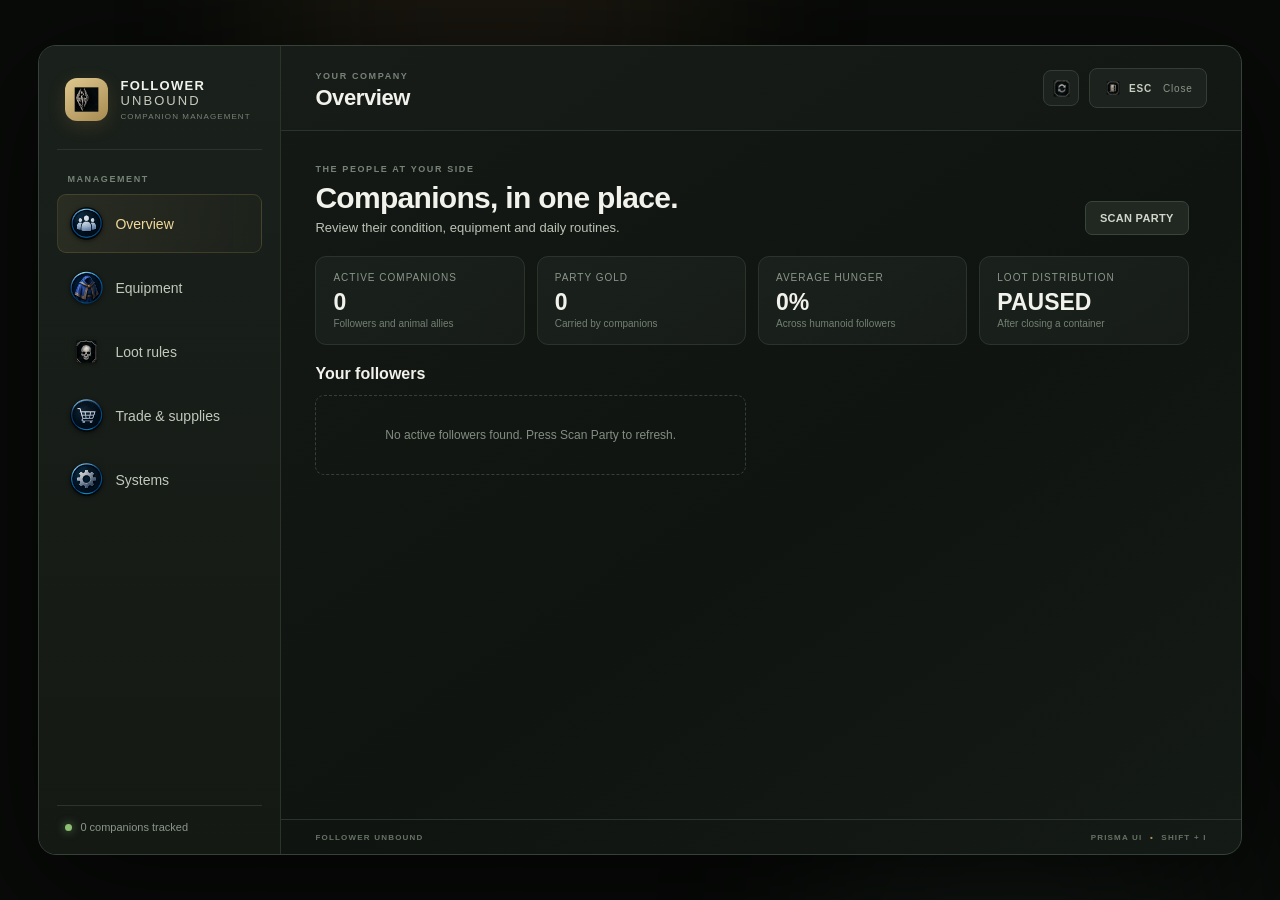
==== PrismaUI/views/FollowerUnbound/index.html @ 36b2fab5 "Initial Follower Unbound source and mod files" ====
<!doctype html>
<html lang="en">
<head>
  <meta charset="utf-8"><meta name="viewport" content="width=device-width,initial-scale=1">
  <title>Follower Unbound</title><link rel="stylesheet" href="styles.css"><link rel="stylesheet" href="ui-polish.css">
</head>
<body>
  <div class="ambient ambient-a"></div><div class="ambient ambient-b"></div>
  <main class="shell">
    <aside class="rail">
      <div class="brand"><div class="brand-mark"> <img class="brand-icon" src="assets/icons/icon-logo.png" alt=""></div><div><b>FOLLOWER</b><b class="brand-light">UNBOUND</b><small>COMPANION MANAGEMENT</small></div></div>
      <div class="rail-label">MANAGEMENT</div>
      <nav id="navigation">
        <button class="nav-item active" data-page="overview"><img class="nav-icon" src="assets/icons/icon-followers.png" alt="">Overview</button>
        <button class="nav-item" data-page="equipment"><img class="nav-icon" src="assets/icons/icon-armor.png" alt="">Equipment</button>
        <button class="nav-item" data-page="loot"><img class="nav-icon" src="assets/icons/icon-skull.png" alt="">Loot rules</button>
        <button class="nav-item" data-page="economy"><img class="nav-icon" src="assets/icons/icon-cart.png" alt="">Trade & supplies</button>
        <button class="nav-item" data-page="settings"><img class="nav-icon" src="assets/icons/icon-settings.png" alt="">Systems</button>
      </nav>
      <div class="rail-bottom"><span class="status-dot"></span><span id="follower-count">Loading companions…</span></div>
    </aside>
    <section class="workspace">
      <header class="topbar"><div><span class="eyebrow">YOUR COMPANY</span><div class="top-title" id="page-title">Overview</div></div>
        <div class="top-actions"><button class="icon-button" id="refresh" title="Refresh followers"><img src="assets/icons/icon-refresh.png" alt=""></button><button class="close-button" id="close"><img src="assets/icons/icon-door.png" alt="">ESC <span>Close</span></button></div>
      </header>
      <div class="content" id="content"></div>
      <footer><span>FOLLOWER UNBOUND</span><span>PRISMA UI <i>•</i> SHIFT + I</span></footer>
    </section>
  </main>
  <div class="equip-prompt-backdrop" id="equip-prompt" hidden>
    <section class="equip-prompt-card" role="dialog" aria-modal="true" aria-labelledby="equip-prompt-title">
      <span class="eyebrow">FOLLOWER EQUIPMENT</span>
      <h2 id="equip-prompt-title">A better item was found</h2>
      <p><strong id="equip-prompt-follower"></strong> found <strong id="equip-prompt-item"></strong>.</p>
      <p class="equip-prompt-reason" id="equip-prompt-reason"></p>
      <p class="equip-prompt-copy">Equip and protect this item? The previous item may become available for sale.</p>
      <div class="equip-prompt-actions"><button class="button secondary" id="equip-prompt-no">KEEP CURRENT</button><button class="button" id="equip-prompt-yes">EQUIP & PROTECT</button></div>
    </section>
  </div>
  <script src="app.js"></script>
</body>
</html>
---- PrismaUI/views/FollowerUnbound/styles.css ----
:root{color-scheme:dark;--bg:#101411;--panel:#171c18;--panel2:#1c231e;--line:#2a342d;--text:#f1f2eb;--muted:#8b968b;--gold:#d2b575;--green:#a9c78b;--red:#d68672;--blue:#9eb8d6;font-family:'Segoe UI',Arial,sans-serif}*{box-sizing:border-box}html,body{margin:0;width:100%;height:100%;overflow:hidden;background:transparent;color:var(--text)}body{display:grid;place-items:center;background:rgba(4,7,5,.62)}button,input{font:inherit}.ambient{position:fixed;border-radius:50%;filter:blur(90px);opacity:.11;pointer-events:none}.ambient-a{width:470px;height:470px;background:#9b7942;top:-220px;left:20%}.ambient-b{width:420px;height:420px;background:#52755b;bottom:-240px;right:5%}.shell{position:relative;width:min(1470px,94vw);height:min(900px,90vh);min-height:560px;display:grid;grid-template-columns:242px 1fr;background:linear-gradient(145deg,#151a16 0%,#101411 60%,#141a15 100%);border:1px solid #364139;border-radius:18px;overflow:hidden;box-shadow:0 30px 120px #000b}.rail{display:flex;flex-direction:column;padding:28px 18px 18px;background:linear-gradient(180deg,#1a201b,#141914);border-right:1px solid var(--line)}.brand{display:flex;align-items:center;gap:12px;padding:4px 8px 28px;border-bottom:1px solid var(--line)}.brand-mark{width:43px;height:43px;border-radius:12px;display:grid;place-items:center;color:#1a1e17;background:linear-gradient(145deg,#dfc88e,#a78b51);font:800 15px Arial;letter-spacing:-1px;box-shadow:0 5px 18px #bb9a4a2c}.brand b{display:block;font:800 13px Arial;letter-spacing:1.3px}.brand .brand-light{font-weight:500;color:#c8cabe;letter-spacing:2.1px}.brand small{display:block;color:#788278;font-size:8px;letter-spacing:1.1px;margin-top:4px}.rail-label,.eyebrow{font-size:9px;font-weight:700;letter-spacing:1.6px;color:#778278}.rail-label{padding:24px 10px 10px}.rail nav{display:grid;gap:5px}.nav-item{width:100%;display:flex;align-items:center;gap:12px;border:1px solid transparent;background:transparent;color:#9ba59a;text-align:left;padding:12px;border-radius:9px;cursor:pointer;font-size:13px;transition:.15s}.nav-item:hover{background:#ffffff08;color:#e7e9e0}.nav-item.active{background:linear-gradient(90deg,#d2b57518,#d2b57506);border-color:#ad92513a;color:#f0d89a}.nav-icon{width:18px;text-align:center;color:#a69a76;font-size:15px}.rail-bottom{margin-top:auto;border-top:1px solid var(--line);padding:15px 8px 3px;display:flex;align-items:center;gap:8px;color:#8b968b;font-size:11px}.status-dot{width:7px;height:7px;background:#8cbf72;box-shadow:0 0 10px #8cbf72aa;border-radius:50%}.workspace{display:flex;min-width:0;flex-direction:column}.topbar{height:85px;flex:0 0 85px;display:flex;align-items:center;justify-content:space-between;padding:0 34px;border-bottom:1px solid var(--line);background:#ffffff03}.top-title{font:700 22px Arial;letter-spacing:-.4px;margin-top:2px}.top-actions{display:flex;align-items:center;gap:10px}.icon-button,.close-button{border:1px solid #333d35;background:#1c231e;color:#c9cec3;border-radius:8px;cursor:pointer}.icon-button{width:36px;height:36px;font-size:21px}.icon-button:hover,.close-button:hover{border-color:#a98b4c;color:#f3d994}.close-button{padding:9px 13px;font-size:10px;font-weight:700;letter-spacing:.8px}.close-button span{color:#8a9489;font-weight:500;margin-left:5px}.content{padding:27px 34px 22px;overflow:auto;flex:1}.content::-webkit-scrollbar{width:7px}.content::-webkit-scrollbar-thumb{background:#39433b;border-radius:8px}.hero{display:flex;align-items:flex-end;justify-content:space-between;margin-bottom:21px}.hero h1{margin:5px 0 5px;font:700 27px Arial;letter-spacing:-.7px}.hero p{color:#8d978c;font-size:12px;margin:0}.button{border:1px solid #8a7544;background:linear-gradient(135deg,#d2b575,#ad925a);color:#191b15;font-weight:700;font-size:11px;padding:10px 14px;border-radius:7px;cursor:pointer;letter-spacing:.3px}.button:hover{filter:brightness(1.09)}.button.secondary{background:#202821;border-color:#38453a;color:#d0d6ca}.button.danger{background:#2b201d;border-color:#6a3e36;color:#e7a191}.stats{display:grid;grid-template-columns:repeat(4,1fr);gap:12px;margin:20px 0}.stat-card,.panel,.follower-card,.gear-card{background:linear-gradient(145deg,#1a211c,#171c18);border:1px solid var(--line);border-radius:11px}.stat-card{padding:15px 17px}.stat-label{color:#8b968b;font-size:10px;text-transform:uppercase;letter-spacing:1px}.stat-value{font:700 23px Arial;margin-top:6px}.stat-hint{font-size:10px;color:#748074;margin-top:2px}.section-title{font:700 14px Arial;margin:0 0 12px}.follower-grid{display:grid;grid-template-columns:repeat(2,minmax(0,1fr));gap:12px}.follower-card{padding:16px;cursor:pointer;transition:.15s}.follower-card:hover,.follower-card.selected{border-color:#9d854c;transform:translateY(-1px)}.follower-top{display:flex;align-items:center;justify-content:space-between}.follower-name{font:700 15px Arial}.role-pill,.tag{font-size:9px;border-radius:999px;padding:5px 8px;color:#d8c58f;background:#d2b57512;border:1px solid #d2b57530}.follower-sub{color:#838e83;font-size:10px;margin-top:4px}.bars{display:grid;gap:8px;margin-top:15px}.bar-label{display:flex;justify-content:space-between;color:#a4ada1;font-size:10px;margin-bottom:4px}.bar{height:5px;background:#2b342c;border-radius:8px;overflow:hidden}.bar i{height:100%;display:block;border-radius:8px;background:var(--green)}.bar.thirst i{background:#8eb5d5}.bar.fatigue i{background:#d1ad70}.card-foot{display:flex;justify-content:space-between;border-top:1px solid #29312b;margin-top:13px;padding-top:11px;color:#8d978d;font-size:10px}.panel{padding:17px;margin-bottom:14px}.toolbar{display:flex;align-items:center;justify-content:space-between;gap:12px;margin-bottom:14px}.select{background:#202821;border:1px solid #354038;border-radius:7px;color:#e7e9e0;padding:9px 11px;min-width:190px}.tabs{display:flex;gap:6px;border-bottom:1px solid var(--line);margin-bottom:14px}.tab{padding:9px 12px;border:0;border-bottom:2px solid transparent;background:none;color:#8e988e;cursor:pointer;font-size:11px}.tab.active{border-color:var(--gold);color:#e7d29b}.gear-list{display:grid;gap:7px}.gear-card{display:flex;gap:12px;align-items:center;padding:10px 12px}.gear-card input[type=checkbox],.toggle input{accent-color:#ceb06d}.gear-name{font-size:12px;font-weight:600;flex:1}.gear-meta{font-size:10px;color:#8a958a}.gear-state{font-size:9px;color:#d4bd83}.empty{padding:32px;text-align:center;color:#828d82;border:1px dashed #344036;border-radius:9px;font-size:12px}.toggle-grid{display:grid;grid-template-columns:repeat(2,minmax(0,1fr));gap:9px}.toggle-row{display:flex;align-items:center;justify-content:space-between;gap:14px;padding:12px 13px;border:1px solid #2d372f;border-radius:8px;background:#ffffff03}.toggle-title{font-size:12px;font-weight:600}.toggle-copy{display:block;font-size:10px;color:#829082;margin-top:3px}.toggle{position:relative;display:inline-flex;align-items:center}.toggle input{width:16px;height:16px}.number-input{width:58px;border:1px solid #3b473d;background:#111713;border-radius:6px;color:#e4e7de;padding:6px 8px}.group-label{color:#c7b27a;font-size:10px;font-weight:700;letter-spacing:1px;margin:18px 0 9px}.settings-columns{display:grid;grid-template-columns:1fr 1fr;gap:14px}.notice{font-size:10px;color:#929c91;margin:0 0 12px}.footer-actions{display:flex;gap:8px;justify-content:flex-end;margin-top:14px}footer{height:35px;flex:0 0 35px;border-top:1px solid var(--line);display:flex;justify-content:space-between;align-items:center;padding:0 34px;color:#677267;font-size:8px;font-weight:700;letter-spacing:1.2px}footer i{font-style:normal;color:#ad925a;margin:0 4px}.toast{position:fixed;bottom:35px;right:35px;background:#222b24;border:1px solid #63714f;color:#dce6cf;padding:10px 14px;border-radius:8px;font-size:11px;box-shadow:0 8px 30px #0008;animation:fade 2.4s forwards}@keyframes fade{0%,70%{opacity:1}100%{opacity:0}}@media(max-width:850px){.shell{grid-template-columns:190px 1fr}.content{padding:22px}.stats{grid-template-columns:repeat(2,1fr)}.follower-grid{grid-template-columns:1fr}}@media(max-width:640px){.shell{width:100vw;height:100vh;border-radius:0;grid-template-columns:62px 1fr}.rail{padding:15px 7px}.brand{padding:4px 2px 18px}.brand>div:last-child,.rail-label,.nav-item:not(.active){font-size:0}.brand-mark{width:42px;height:42px}.nav-item{justify-content:center;padding:12px 0;font-size:0}.nav-icon{font-size:17px}.rail-bottom{font-size:0;justify-content:center}.topbar{padding:0 18px}.content{padding:18px}.toggle-grid,.settings-columns{grid-template-columns:1fr}footer{padding:0 18px}}

/* Trade & supplies layout: constrained inner lists keep every item reachable. */
.workspace{min-height:0}.content{min-height:0}.economy-panel{min-height:0}.economy-tabs{margin-top:14px}.trade-panel{min-height:0}.trade-panel-head{display:flex;justify-content:space-between;align-items:flex-start;gap:16px;padding:4px 2px 12px;border-bottom:1px solid var(--line)}.trade-panel-head .section-title{margin-bottom:4px}.trade-panel-head p{margin:0;color:#879387;font-size:11px;line-height:1.5}.trade-col-label{color:var(--gold);font-size:9px;font-weight:700;letter-spacing:1.2px}.trade-list{max-height:min(52vh,500px);overflow-y:auto;overscroll-behavior:contain;padding:4px 7px 4px 0}.trade-list::-webkit-scrollbar{width:7px}.trade-list::-webkit-scrollbar-thumb{background:#39443a;border-radius:8px}.trade-row{min-height:48px;display:grid;grid-template-columns:minmax(0,1fr) 150px 34px;align-items:center;gap:14px;padding:7px 9px;border-bottom:1px solid #28312a}.trade-row:hover,.sale-row:hover{background:#ffffff05}.trade-item{display:flex;align-items:center;gap:12px;min-width:0}.trade-name{font-size:12px;font-weight:600}.stock-badge{font-size:8px;letter-spacing:.5px;color:#849184;white-space:nowrap}.stock-badge b{color:#d8c58f;font-size:10px;margin-left:4px}.trade-target{display:flex;align-items:center;justify-content:space-between;gap:8px;color:#899488;font-size:10px;white-space:nowrap}.trade-target .number-input{width:60px}.auto-rule{font-size:9px;color:#829082;text-align:center}.sale-grid{display:grid;grid-template-columns:repeat(3,minmax(0,1fr));gap:16px;padding-top:10px}.sale-group{min-width:0}.sale-group .group-label{margin:8px 0}.sale-row{min-height:42px;display:flex;align-items:center;justify-content:space-between;gap:12px;padding:8px 10px;border:1px solid #2b352d;border-radius:7px;margin-bottom:6px;background:#ffffff02;color:#d5d9d0;font-size:11px}.craft-list{max-width:520px;padding-top:10px}.economy-panel>.section-title{margin-bottom:0}@media(max-width:850px){.sale-grid{grid-template-columns:repeat(2,minmax(0,1fr))}.trade-row{grid-template-columns:minmax(0,1fr) 128px 30px;gap:8px}}@media(max-width:640px){.sale-grid{grid-template-columns:1fr}.trade-row{grid-template-columns:minmax(0,1fr) 112px 28px;padding-left:3px;padding-right:3px}.trade-target{font-size:9px}.trade-name{font-size:11px}.stock-badge{font-size:7px}}
---- PrismaUI/views/FollowerUnbound/ui-polish.css ----
.follower-picker-wrap{display:grid;gap:6px;min-width:310px;color:#c7b27a;font-size:9px;font-weight:700;letter-spacing:1.1px}
.select.follower-picker{width:100%;height:48px;min-width:310px;padding:0 15px;font-size:15px;font-weight:600;border-color:#75633d;background:#202821}
.gear-list{grid-template-columns:repeat(auto-fill,minmax(155px,1fr));gap:11px;align-content:start}
.gear-list>.empty{grid-column:1/-1}
.content{min-height:0;overscroll-behavior:contain}
.toolbar{align-items:flex-start;flex-wrap:wrap}
.equipment-content{display:flex;flex-direction:column;min-height:0;overflow:hidden}
.equipment-content>.hero{flex:0 0 auto}
.equipment-content>.equipment-panel{display:flex;flex:1 1 0;flex-direction:column;min-height:0;overflow:hidden;margin-bottom:0}
.equipment-panel>.toolbar,.equipment-panel>.tabs{flex:0 0 auto}
.equipment-panel>.gear-list{display:grid;flex:1 1 0;min-height:0;max-height:none;overflow-y:auto;overflow-x:hidden;grid-template-columns:repeat(auto-fill,minmax(155px,1fr));grid-auto-rows:min-content;align-content:start;padding:3px 10px 8px 2px;scrollbar-width:thin;scrollbar-color:#59624c #171c18}
.equipment-panel>.gear-list::-webkit-scrollbar{width:9px}
.equipment-panel>.gear-list::-webkit-scrollbar-track{background:#171c18;border-radius:8px}
.equipment-panel>.gear-list::-webkit-scrollbar-thumb{background:#59624c;border:2px solid #171c18;border-radius:8px}
.gear-card{position:relative;min-height:158px;aspect-ratio:1/1;display:flex;flex-direction:column;align-items:flex-start;justify-content:flex-end;gap:8px;padding:15px;text-align:left;color:var(--text);cursor:pointer;transition:border-color .15s,background .15s,transform .15s}
.gear-card:hover{border-color:#9d854c;transform:translateY(-2px)}
.gear-card:focus-visible{outline:2px solid var(--gold);outline-offset:2px}
.gear-card.chosen{border-color:#d2b575;background:linear-gradient(145deg,#3b3424,#20251e);box-shadow:inset 0 0 0 1px #d2b57555}
.gear-check{position:absolute;top:12px;left:12px;width:25px;height:25px;display:grid;place-items:center;border:1px solid #536052;border-radius:6px;background:#111713;color:#1b2119;font-size:16px;font-weight:800}
.gear-card.chosen .gear-check{border-color:#d2b575;background:#d2b575}
.gear-name{padding-top:26px;font-size:13px;line-height:1.35}
.gear-meta{font-size:11px}
.gear-state{position:relative;z-index:1;display:flex;align-items:center;gap:6px;margin-top:3px;padding:6px 8px;border:1px solid #404837;border-radius:6px;background:#141a15;font-size:10px;cursor:pointer}
.gear-state input{accent-color:#ceb06d}
.toggle-row{min-height:54px;padding:13px 15px}
.toggle-title{font-size:13px}
.toggle input{width:19px;height:19px;cursor:pointer}
.equip-prompt-backdrop{position:fixed;inset:0;z-index:1000;display:grid;place-items:center;padding:24px;background:#050806d9;backdrop-filter:blur(8px)}
.equip-prompt-backdrop[hidden]{display:none}
.equip-prompt-card{width:min(520px,92vw);padding:30px;border:1px solid #877044;border-radius:14px;background:linear-gradient(145deg,#202720,#121713);box-shadow:0 24px 90px #000c}
.equip-prompt-card h2{margin:8px 0 18px;font:700 23px Arial;color:#f0d89a}
.equip-prompt-card p{margin:9px 0;color:#c8d0c5;font-size:14px;line-height:1.55}
.equip-prompt-card strong{color:#fff0c4}
.equip-prompt-card .equip-prompt-reason{color:#d2b575;font-size:12px}
.equip-prompt-card .equip-prompt-copy{color:#8f9a8e;font-size:11px}
.equip-prompt-actions{display:flex;justify-content:flex-end;gap:10px;margin-top:24px}
@media(max-width:850px){.follower-picker-wrap,.select.follower-picker{min-width:230px}}

/* Larger race/sex portraits and selection cards on the follower overview. */
.follower-card{min-height:190px;display:flex;align-items:stretch;gap:18px;padding:16px}
.follower-portrait{width:100px;height:154px;flex:0 0 100px;object-fit:cover;object-position:center top;border:1px solid #77633d;border-radius:7px;background:linear-gradient(145deg,#34382d,#1d211c);box-shadow:0 4px 14px #0005}
.follower-portrait.portrait-missing{display:none}
.follower-card-body{min-width:0;flex:1;display:flex;flex-direction:column;justify-content:space-between}
.follower-card-body .follower-sub{text-transform:capitalize}
.toggle-row{cursor:pointer}
.toggle input{accent-color:#d2b575}
@media(max-width:640px){.follower-card{min-height:0;gap:12px;padding:12px}.follower-portrait{width:76px;height:116px;flex-basis:76px}}
/* Controls and item identity across every PrismaUI page. */
.follower-picker-wrap{display:grid;gap:7px;min-width:390px;color:#c7b27a;font-size:10px;font-weight:700;letter-spacing:1.2px}
.follower-picker-control{display:flex;align-items:center;gap:10px;padding:7px;border:1px solid #75633d;border-radius:10px;background:#202821;min-height:76px}
.select.follower-picker{width:100%;height:58px;min-width:0;padding:0 14px;font-size:17px;font-weight:650;border-color:#414b3c;background:#171e18}
.picker-portrait{width:52px;height:60px;flex:0 0 52px;object-fit:cover;object-position:top center;border:1px solid #77633d;border-radius:6px;background:#171e18}
.picker-placeholder{display:grid;place-items:center;color:#d2b575;font-size:28px}
.follower-picker-wrap>span:first-child{font-size:10px}
.item-icon{display:inline-grid;place-items:center;width:24px;height:24px;flex:0 0 24px;margin-right:8px;border:1px solid #a9905638;border-radius:6px;background:linear-gradient(145deg,#d2b57518,#ffffff04);font-size:15px;line-height:1}
.toggle-title .item-icon{vertical-align:middle}
.toggle-copy-wrap{min-width:0;display:block}
.item-label{display:inline-flex;align-items:center;min-width:0}
.gear-card{position:relative;min-height:158px;aspect-ratio:1/1;display:flex;flex-direction:column;align-items:flex-start;justify-content:flex-end;gap:8px;padding:15px;text-align:left;color:var(--text);cursor:pointer;transition:border-color .15s,background .15s,transform .15s}
.gear-card:hover{border-color:#9d854c;transform:translateY(-2px)}
.gear-card:focus-visible{outline:2px solid var(--gold);outline-offset:2px}
.gear-card.chosen{border-color:#d2b575;background:linear-gradient(145deg,#3b3424,#20251e);box-shadow:inset 0 0 0 1px #d2b57555}
.gear-check{position:absolute;top:12px;left:12px;width:30px;height:30px;display:grid;place-items:center;border:2px solid #8a987f;border-radius:7px;background:#0c120e;color:#172015;font-size:19px;font-weight:900;box-shadow:0 2px 8px #0009}
.gear-card.chosen .gear-check{border-color:#f0d89a;background:#d2b575;color:#13170f}
.equipped-tag{display:inline-flex;align-items:center;min-height:25px;padding:4px 9px;border:1px solid #78a9c9;border-radius:999px;background:#17364a;color:#c5eaff;font-size:11px;font-weight:800;letter-spacing:.7px;box-shadow:0 0 12px #2581b333}
.gear-name{padding-top:30px;font-size:13px;line-height:1.35}
.gear-name .item-icon{width:28px;height:28px;flex-basis:28px;font-size:17px}
.gear-meta{font-size:11px}
.gear-state{position:relative;z-index:1;display:flex;align-items:center;gap:7px;margin-top:3px;padding:7px 9px;border:1px solid #404837;border-radius:6px;background:#141a15;font-size:10px;cursor:pointer}
.gear-state input{width:19px;height:19px;accent-color:#ceb06d}
.toggle-row{min-height:58px;padding:14px 16px}
.toggle input{width:23px;height:23px;flex:0 0 23px;cursor:pointer;accent-color:#d2b575}
.trade-row{min-height:58px;grid-template-columns:minmax(0,1fr) 170px 42px;gap:16px;padding:9px 12px}
.trade-row>.toggle{width:38px;height:38px;justify-content:center;border:1px solid #58674f;border-radius:8px;background:#111713}
.trade-row>.toggle input{width:25px;height:25px}
.trade-name{display:flex;align-items:center;font-size:13px}
.stock-badge{font-size:9px}
.trade-target .number-input{width:68px;height:34px;text-align:center;font-size:14px}
.sale-row{min-height:48px;padding:9px 12px;font-size:12px}
.sale-row .toggle{width:36px;height:36px;justify-content:center;border:1px solid #485444;border-radius:7px;background:#111713}
.sale-row .toggle input{width:23px;height:23px}
.follower-card{min-height:210px}
.follower-portrait{width:112px;height:170px;flex-basis:112px}
.follower-card-body .item-icon{width:20px;height:20px;flex-basis:20px;margin-right:5px}
@media(max-width:850px){.follower-picker-wrap{min-width:280px}.follower-picker-control{min-height:66px}.picker-portrait{width:45px;height:52px;flex-basis:45px}.select.follower-picker{height:50px;font-size:15px}.trade-row{grid-template-columns:minmax(0,1fr) 142px 38px;gap:9px}}
@media(max-width:640px){.follower-picker-wrap{min-width:0;width:100%}.hero{align-items:stretch;flex-direction:column;gap:14px}.follower-card{min-height:0}.follower-portrait{width:82px;height:126px;flex-basis:82px}.trade-row{grid-template-columns:minmax(0,1fr) 112px 36px;gap:6px}.trade-target{font-size:9px}.trade-target .number-input{width:48px;height:30px}.trade-name{font-size:11px}.stock-badge{font-size:7px}.trade-row>.toggle{width:34px;height:34px}}
/* Keep the selection mark clear of the item icon and title. */
.gear-check{left:auto;right:12px;top:12px;width:28px;height:28px;border-width:2px;z-index:2}
.gear-name{display:flex;align-items:center;gap:7px;padding:34px 30px 0 0;min-width:0;overflow:visible}
.gear-name .item-icon{width:30px;height:30px;flex:0 0 30px;margin:0;font-size:20px;line-height:1;overflow:visible}
.gear-name>span:last-child{min-width:0;overflow-wrap:anywhere}
.trade-name .item-icon,.item-label .item-icon,.toggle-title .item-icon{width:26px;height:26px;flex:0 0 26px;margin-right:9px;font-size:18px;line-height:1;overflow:visible}
.gear-card input[data-gear-select]{position:absolute;top:12px;right:12px;left:auto;width:28px;height:28px;margin:0;z-index:2;accent-color:#d2b575}
@media(max-width:850px){.gear-name{padding-right:28px}}
/* Per-follower savings controls in Trade & Supplies. */
.savings-panel{margin:10px 0 14px;padding:14px 16px;border:1px solid #665638;border-radius:10px;background:linear-gradient(130deg,#d2b57510,#ffffff02)}
.savings-heading{display:flex;align-items:center;gap:12px}
.savings-heading>div{min-width:0;flex:1}
.savings-heading .section-title{display:flex;align-items:center;gap:8px;margin:0 0 4px}
.savings-heading p{margin:0;color:#8f998d;font-size:10px;line-height:1.45}
.savings-icon{width:34px;height:34px;flex:0 0 34px;display:grid;place-items:center;border:1px solid #a9905648;border-radius:9px;background:#d2b57518;color:#e5cc89;font-size:22px}
.savings-switch{width:42px;height:42px;justify-content:center;border:1px solid #58674f;border-radius:8px;background:#111713}
.savings-switch input{width:24px;height:24px}
.savings-controls{display:flex;align-items:end;gap:16px;margin:13px 0 0 46px;padding-top:11px;border-top:1px solid #ffffff0c}
.savings-controls>label{display:grid;gap:5px;color:#899488;font-size:10px}
.savings-controls .number-input{height:33px;width:125px;font-size:13px}
.savings-controls .percent-input{display:flex;align-items:center;gap:6px}
.savings-controls .percent-input .number-input{width:80px}
.savings-controls .percent-input b{color:#d2b575;font-size:13px}
.savings-balance{display:grid;gap:5px;margin-right:auto;color:#899488;font-size:10px}
.savings-balance strong{color:#e2d1a6;font-size:13px}
@media(max-width:640px){.savings-panel{padding:11px}.savings-controls{margin-left:0;gap:9px;flex-wrap:wrap}.savings-controls .number-input{width:96px}.savings-controls .percent-input .number-input{width:68px}.savings-balance{width:100%;margin:0}}
.settings-actions{display:flex;align-items:flex-end;gap:12px}
.settings-actions .follower-picker-wrap{min-width:330px}
.savings-setting{display:flex;align-items:center;justify-content:space-between;gap:18px}
.savings-setting>div{display:grid;gap:6px;color:#8d978c;font-size:11px}
.savings-setting>div strong{color:var(--text);font-size:14px}
.savings-setting label{display:grid;gap:6px;color:#c7b27a;font-size:10px;font-weight:700}
.savings-target-input{width:145px;height:38px;font-size:15px}
@media(max-width:850px){.settings-actions{align-items:stretch;flex-direction:column}.settings-actions .follower-picker-wrap{min-width:0}.savings-setting{align-items:flex-start;flex-direction:column}}
.buy-supplies-list{max-height:min(58vh,560px);padding-right:8px}.purchase-category{padding:0 4px 10px;margin-bottom:4px;border-bottom:1px solid #2b352d}.purchase-category .group-label{position:sticky;top:0;z-index:2;margin:0;padding:11px 5px 8px;background:#171c18;border-bottom:1px solid #303a31}.purchase-category .trade-row:last-child{border-bottom:0}.ingredient-category p{margin:4px 5px 10px;color:#879387;font-size:10px;line-height:1.45}
.buy-category-grid{display:grid;grid-template-columns:repeat(3,minmax(0,1fr));gap:14px;padding:8px 2px 12px}.buy-category-card{aspect-ratio:1.45;min-height:150px;display:flex;flex-direction:column;align-items:flex-start;justify-content:flex-start;gap:9px;padding:18px;border:1px solid #303a31;border-radius:13px;background:linear-gradient(145deg,#1d251f,#151a16);color:var(--text);text-align:left;cursor:pointer;transition:border-color .16s,transform .16s,background .16s}.buy-category-card:hover,.buy-category-card:focus-visible{border-color:#b39b62;background:linear-gradient(145deg,#252d24,#191f19);transform:translateY(-2px);outline:none}.buy-category-icon{font-size:25px;line-height:1}.buy-category-title{font-size:13px;font-weight:750;color:#e5d6b3}.buy-category-description{font-size:10px;line-height:1.4;color:#899488}.buy-category-arrow{display:flex;justify-content:space-between;align-items:center;gap:8px;width:100%;margin-top:auto;padding-top:8px;border-top:1px solid #303a31;color:#a9986f;font-size:9px;font-weight:750;letter-spacing:.08em}.buy-category-arrow b{font-size:15px}.buy-category-view-head{display:flex;align-items:center;gap:16px;margin:4px 0 12px}.buy-category-view-head>div{display:grid;gap:4px}.buy-category-view-head p{margin:0;color:#879387;font-size:10px}.buy-category-view-head .section-title{margin:0}.craft-option{cursor:help}.recipe-tooltip{position:fixed;z-index:10000;display:none;max-width:min(410px,calc(100vw - 24px));padding:11px 13px;border:1px solid #a99460;border-radius:8px;background:#101511;color:#eee2c5;box-shadow:0 8px 28px #000b;font-size:11px;line-height:1.5;white-space:normal;pointer-events:none}.recipe-tooltip.visible{display:block}
@media(max-width:920px){.buy-category-grid{grid-template-columns:repeat(2,minmax(0,1fr))}}
@media(max-width:560px){.buy-category-grid{grid-template-columns:1fr}.buy-category-card{aspect-ratio:auto;min-height:126px}.buy-category-view-head{align-items:flex-start;flex-direction:column}}
.brand-mark{overflow:hidden;padding:3px}.brand-icon{width:100%;height:100%;object-fit:contain;filter:sepia(.18) brightness(1.15)}
.nav-icon{display:block;width:29px;height:29px;flex:0 0 29px;object-fit:contain;border-radius:0;filter:drop-shadow(0 1px 2px #0008)}
.item-icon{display:block;object-fit:contain;border:0;border-radius:0;background:none;font-size:initial;line-height:normal}
.inline-icon{display:inline-block;width:20px;height:20px;vertical-align:middle;object-fit:contain;margin-right:4px}
.buy-category-icon{width:44px;height:44px;object-fit:contain;font-size:initial;line-height:normal}
.savings-icon{object-fit:contain;border:0;border-radius:0;background:none;color:inherit;font-size:initial}
.top-actions .icon-button{display:grid;place-items:center;padding:4px}.top-actions .icon-button img{width:25px;height:25px;object-fit:contain}
.close-button{display:inline-flex;align-items:center;gap:6px}.close-button img{width:20px;height:20px;object-fit:contain}
/* Larger, higher-contrast controls and scroll areas for comfortable reading. */
.content{padding-right:42px;scrollbar-gutter:stable;scrollbar-width:thin;scrollbar-color:#9b895c #171d18}
.content::-webkit-scrollbar{width:13px}
.content::-webkit-scrollbar-track{background:#171d18;border-left:1px solid #313a31}
.content::-webkit-scrollbar-thumb{background:#81734f;border:3px solid #171d18;border-radius:10px}
.trade-list,.buy-supplies-list{padding:8px 18px 10px 5px;scrollbar-gutter:stable;scrollbar-width:thin;scrollbar-color:#a08e60 #131914}
.trade-list::-webkit-scrollbar{width:13px}
.trade-list::-webkit-scrollbar-track{background:#131914;border-left:1px solid #303a30;border-radius:8px}
.trade-list::-webkit-scrollbar-thumb{background:#81734f;border:3px solid #131914;border-radius:10px}
.trade-row,.sale-row,.toggle-row{background:#1b231d;color:#e8e9df;border-color:#3b473c}
.trade-row:hover,.sale-row:hover,.toggle-row:hover{background:#252e26;border-color:#796a46}
.group-label,.purchase-category .group-label{font-size:12px;color:#e0c983;letter-spacing:1.05px}
.purchase-category .group-label{background:#171d18;border-bottom-color:#465144}
.section-title{font-size:16px}
.hero h1{font-size:30px}
.hero p,.trade-panel-head p{font-size:13px;color:#bbc3b5}
.trade-name,.toggle-title{font-size:15px}
.sale-row,.trade-target,.toggle-row{font-size:13px}
.toggle-copy{font-size:12px;color:#b0bbad}
.stock-badge{font-size:10px;color:#b5c0b2}
.stock-badge b{font-size:12px;color:#f0d89a}
.trade-row{min-height:64px;grid-template-columns:minmax(0,1fr) 180px 44px;gap:18px;padding:10px 13px}
.trade-target{gap:10px}
.trade-target .number-input{width:76px;height:38px;font-size:15px}
.trade-row>.toggle{width:42px;height:42px}
.trade-row>.toggle input,.sale-row .toggle input,.toggle-row .toggle input{width:27px;height:27px}
.sale-row{min-height:56px;padding:11px 13px}
.item-icon{width:30px;height:30px;flex-basis:30px}
.trade-name .item-icon,.item-label .item-icon,.toggle-title .item-icon{width:34px;height:34px;flex-basis:34px}
.gear-name .item-icon{width:38px;height:38px;flex-basis:38px}
.gear-name{font-size:15px}
.gear-meta,.gear-state{font-size:12px}
.buy-category-grid{gap:16px}
.buy-category-card{gap:11px;padding:20px;background:#1c241e;border-color:#3b473c}
.buy-category-icon{width:52px;height:52px}
.buy-category-title{font-size:15px;color:#f0e3c3}
.buy-category-description{font-size:12px;color:#b7c1b3}
.buy-category-arrow{font-size:11px;color:#d7c184}
.recipe-tooltip{font-size:13px;color:#fff1cc;max-width:min(460px,calc(100vw - 24px))}
.follower-name{font-size:17px}
.follower-sub,.bar-label,.card-foot{font-size:12px;color:#b3bdb0}
.role-pill,.tag{font-size:10px}
.nav-item{font-size:14px;color:#c0c9bc}
.nav-icon{width:33px;height:33px;flex-basis:33px}
.picker-portrait{width:58px;height:66px;flex-basis:58px}
.select.follower-picker{font-size:18px}
.savings-heading p,.savings-balance,.savings-controls>label{font-size:12px;color:#b2bcae}
.savings-balance strong{font-size:15px}
@media(max-width:850px){.content{padding-right:28px}.trade-row{grid-template-columns:minmax(0,1fr) 155px 42px;gap:10px}.trade-name{font-size:14px}}
@media(max-width:640px){.content{padding-right:18px}.trade-list,.buy-supplies-list{padding-right:10px}.trade-row{grid-template-columns:minmax(0,1fr) 112px 36px;gap:7px}.trade-row>.toggle{width:35px;height:35px}.trade-name,.toggle-title{font-size:13px}.stock-badge{font-size:9px}.buy-category-card{padding:16px}}
.trade-row[data-tooltip] .trade-name{cursor:help}.info-hint{width:18px;height:18px;flex:0 0 18px;display:inline-grid;place-items:center;margin-left:6px;border:1px solid #9d895c;border-radius:50%;color:#ecd697;font-size:11px;font-weight:800;line-height:1}
.hero{position:relative;z-index:20}
.follower-picker-wrap{position:relative;z-index:30}
.follower-picker-trigger{width:100%;height:76px;min-width:0;color:#f0f1e9;text-align:left;cursor:pointer;font-size:18px;font-weight:650}
.follower-picker-trigger:hover,.follower-picker-trigger:focus-visible{border-color:#d2b575;outline:none;box-shadow:0 0 0 2px #d2b57530}
.follower-picker-name{flex:1;min-width:0;overflow:hidden;text-overflow:ellipsis;white-space:nowrap}
.picker-chevron{padding:0 8px;color:#d7c184;font-size:12px}
.follower-picker-menu{position:absolute;top:calc(100% + 6px);left:0;right:0;z-index:500;max-height:min(44vh,360px);overflow-y:auto;padding:5px;border:1px solid #817047;border-radius:9px;background:#111713;box-shadow:0 14px 32px #000c;scrollbar-width:thin;scrollbar-color:#8c7a50 #111713}
.picker-option{width:100%;min-height:61px;display:flex;align-items:center;gap:11px;padding:6px 9px;border:1px solid transparent;border-radius:6px;background:#19211b;color:#e8e9df;text-align:left;cursor:pointer}
.picker-option+.picker-option{margin-top:4px}
.picker-option:hover,.picker-option:focus-visible,.picker-option.active{border-color:#9c854e;background:#272c21;outline:none}
.picker-option-portrait{width:40px;height:48px;flex:0 0 40px;object-fit:cover;object-position:top center;border:1px solid #71603b;border-radius:5px;background:#171e18}
.picker-option>span:not(.picker-option-portrait){display:grid;gap:3px;min-width:0}
.picker-option b{font-size:14px;line-height:1.25;overflow:hidden;text-overflow:ellipsis;white-space:nowrap}
.picker-option small{font-size:11px;color:#b4bfaf}
.equipment-panel>.gear-list,.gear-list{grid-template-columns:repeat(auto-fill,minmax(205px,1fr));gap:13px}
.gear-card{min-height:205px;padding:14px;gap:9px}
.gear-name{padding:34px 0 0;gap:7px;font-size:14px;line-height:1.3}
.gear-name .item-icon{width:36px;height:36px;flex:0 0 36px}
.gear-name>span:last-child{overflow-wrap:break-word;word-break:normal;hyphens:auto}
.gear-meta,.gear-state,.tag{font-size:12px}
@media(max-width:850px){.gear-list{grid-template-columns:repeat(auto-fill,minmax(170px,1fr))}.gear-card{min-height:190px}}
@media(max-width:640px){.gear-list{grid-template-columns:repeat(auto-fill,minmax(135px,1fr));gap:9px}.gear-card{min-height:175px;padding:11px}.gear-name{font-size:13px}.gear-name .item-icon{width:31px;height:31px;flex-basis:31px}.follower-picker-menu{max-height:40vh}}
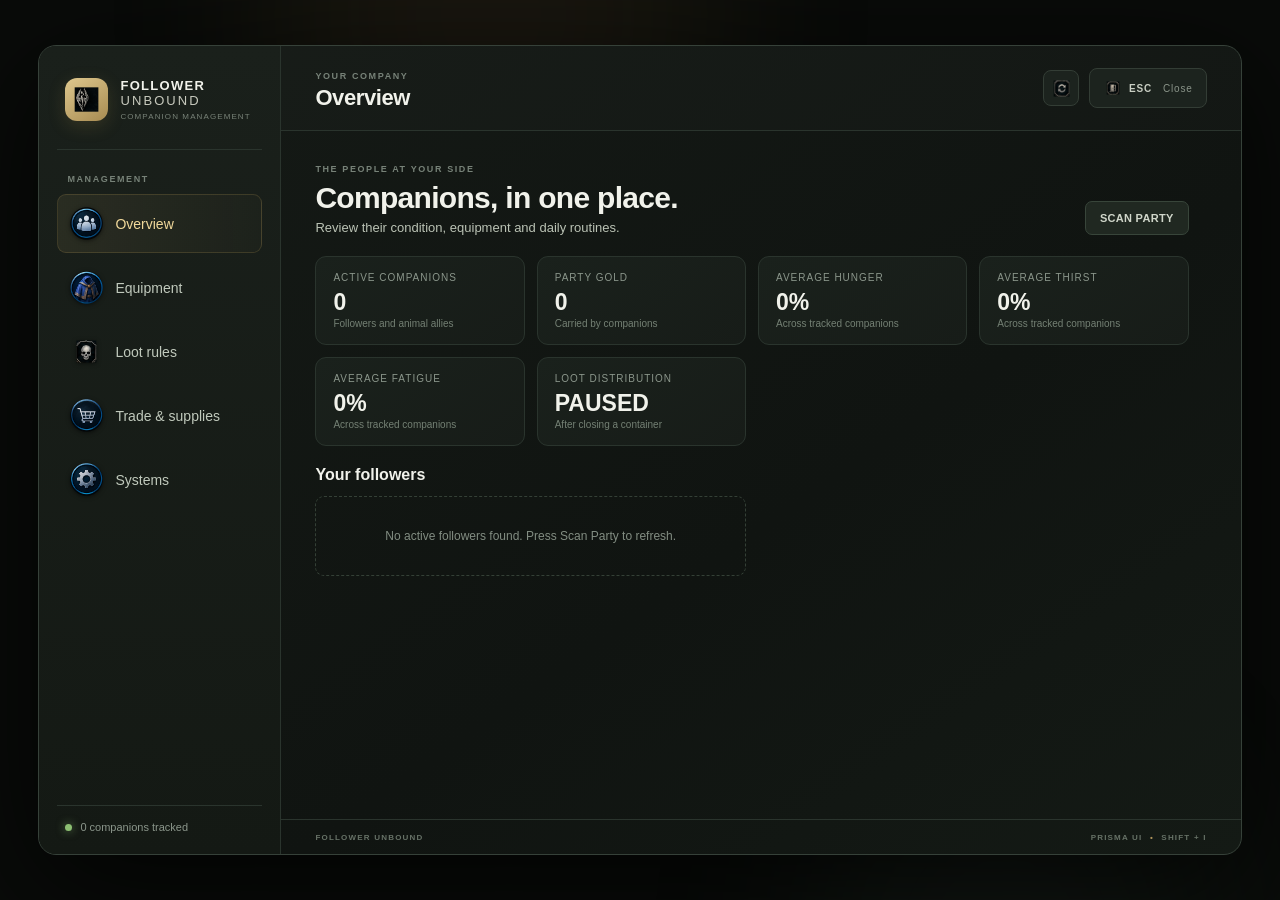
==== commit d794bc04: "Release v0.2.1: PrismaUI notification controls, looting optimizations, gear slot badges, and resourc" ====
--- a/PrismaUI/views/FollowerUnbound/index.html
+++ b/PrismaUI/views/FollowerUnbound/index.html
@@ -29,11 +29,21 @@
   </main>
   <div class="equip-prompt-backdrop" id="equip-prompt" hidden>
     <section class="equip-prompt-card" role="dialog" aria-modal="true" aria-labelledby="equip-prompt-title">
-      <span class="eyebrow">FOLLOWER EQUIPMENT</span>
+      <div class="equip-prompt-header-row">
+        <span class="eyebrow">FOLLOWER EQUIPMENT</span>
+        <span class="equip-prompt-slot-badge" id="equip-prompt-slot" hidden></span>
+      </div>
       <h2 id="equip-prompt-title">A better item was found</h2>
-      <p><strong id="equip-prompt-follower"></strong> found <strong id="equip-prompt-item"></strong>.</p>
+      <p id="equip-prompt-summary"></p>
+      <p id="equip-prompt-vendor" hidden></p>
       <p class="equip-prompt-reason" id="equip-prompt-reason"></p>
-      <p class="equip-prompt-copy">Equip and protect this item? The previous item may become available for sale.</p>
+      <div class="equipment-offer-comparison" id="equipment-offer-comparison" hidden>
+        <div><span>Current</span><strong id="equip-prompt-current-stats"></strong></div>
+        <div><span>Offer</span><strong id="equip-prompt-candidate-stats"></strong></div>
+        <div class="equipment-offer-price" id="equip-prompt-price-row"><span>Price</span><strong id="equip-prompt-price"></strong></div>
+        <div class="equipment-offer-price" id="equip-prompt-funds-row"><span>Follower spendable gold</span><strong id="equip-prompt-funds"></strong></div>
+      </div>
+      <p class="equip-prompt-copy" id="equip-prompt-copy">Equip and protect this item? The previous item may become available for sale.</p>
       <div class="equip-prompt-actions"><button class="button secondary" id="equip-prompt-no">KEEP CURRENT</button><button class="button" id="equip-prompt-yes">EQUIP & PROTECT</button></div>
     </section>
   </div>
--- a/PrismaUI/views/FollowerUnbound/ui-polish.css
+++ b/PrismaUI/views/FollowerUnbound/ui-polish.css
@@ -34,6 +34,22 @@
 .equip-prompt-card .equip-prompt-reason{color:#d2b575;font-size:12px}
 .equip-prompt-card .equip-prompt-copy{color:#8f9a8e;font-size:11px}
 .equip-prompt-actions{display:flex;justify-content:flex-end;gap:10px;margin-top:24px}
+.equipment-offer-comparison{display:grid;grid-template-columns:1fr 1fr;gap:10px;margin:18px 0;padding:12px;border:1px solid #414a3b;border-radius:9px;background:#111713}
+.equipment-offer-comparison[hidden]{display:none}
+.equipment-offer-comparison>div{display:grid;gap:6px;padding:8px}
+.equipment-offer-comparison span{color:#9ca493;font-size:10px;font-weight:700;letter-spacing:.8px;text-transform:uppercase}
+.equipment-offer-comparison strong{color:#f1e6c8;font-size:13px;line-height:1.4;overflow-wrap:anywhere}
+.equipment-offer-comparison .gear-stat-name,.equipment-offer-comparison .gear-stat-details{display:flex;align-items:center;gap:7px}
+.equipment-offer-comparison .gear-stat-name{font-size:14px}
+.equipment-offer-comparison .gear-stat-details{display:block;color:#c2c9bd;font-size:12px;line-height:1.55}
+.equipment-offer-comparison.loot-upgrade{grid-template-columns:1fr;gap:8px}
+.equipment-offer-comparison.loot-upgrade>div:not(.equipment-offer-price){padding:11px 13px;border:1px solid #343d33;border-radius:7px;background:#171e19}
+.equipment-offer-comparison.loot-upgrade>div:nth-child(2){border-color:#75643f;background:#211f17}
+.equipment-offer-comparison.loot-upgrade>div>span{font-size:10px}
+.equipment-offer-comparison.loot-upgrade>div>strong{display:grid;gap:4px}
+.equipment-offer-comparison .equipment-offer-price{grid-column:1/-1;display:flex;justify-content:space-between;border-top:1px solid #343c32;padding-top:12px}
+.equipment-offer-comparison .equipment-offer-price[hidden]{display:none}
+.equipment-offer-comparison .equipment-offer-price strong{color:#e4c77f}
 @media(max-width:850px){.follower-picker-wrap,.select.follower-picker{min-width:230px}}
 
 /* Larger race/sex portraits and selection cards on the follower overview. */
@@ -203,3 +219,20 @@
 .gear-meta,.gear-state,.tag{font-size:12px}
 @media(max-width:850px){.gear-list{grid-template-columns:repeat(auto-fill,minmax(170px,1fr))}.gear-card{min-height:190px}}
 @media(max-width:640px){.gear-list{grid-template-columns:repeat(auto-fill,minmax(135px,1fr));gap:9px}.gear-card{min-height:175px;padding:11px}.gear-name{font-size:13px}.gear-name .item-icon{width:31px;height:31px;flex-basis:31px}.follower-picker-menu{max-height:40vh}}
+
+/* Keep the equipment action beside its heading and avoid oversized empty grid tracks. */
+.equipment-panel>.equipment-toolbar{display:grid;grid-template-columns:minmax(0,1fr) auto;align-items:start;gap:18px;margin-bottom:16px}
+.equipment-toolbar>div{min-width:0}
+.equipment-toolbar .section-title{margin-bottom:7px}
+.equipment-toolbar .notice{max-width:880px;margin:0;font-size:12px;line-height:1.5;color:#b1bbae}
+.equipment-toolbar>[data-equip-selected]{align-self:start;justify-self:end;white-space:nowrap;margin:0}
+.equipment-gear-list{grid-template-columns:repeat(auto-fill,minmax(210px,240px));grid-auto-rows:min-content;align-content:start;justify-content:start;gap:13px;min-height:0;max-height:none;overflow-y:auto;overflow-x:hidden;padding:4px 10px 10px 2px}
+@media(max-width:640px){.equipment-gear-list{grid-template-columns:repeat(auto-fill,minmax(150px,1fr));gap:9px}}
+
+.notification-actions{display:flex;gap:8px;margin-bottom:12px}
+.mini-btn{padding:6px 12px;font-size:11px;letter-spacing:.08em}
+.equip-prompt-header-row{display:flex;align-items:center;justify-content:space-between;gap:12px}
+.equip-prompt-slot-badge{display:inline-flex;align-items:center;padding:3px 10px;border-radius:999px;background:rgba(220,170,70,0.18);border:1px solid rgba(220,170,70,0.45);color:#ffd885;font-size:11px;font-weight:700;letter-spacing:0.08em;text-transform:uppercase}
+.slot-tag{background:rgba(255,255,255,0.08);border:1px solid rgba(255,255,255,0.18);color:#e2e8f0;font-size:10px;font-weight:600;padding:2px 7px;border-radius:4px;letter-spacing:0.04em}
+
+
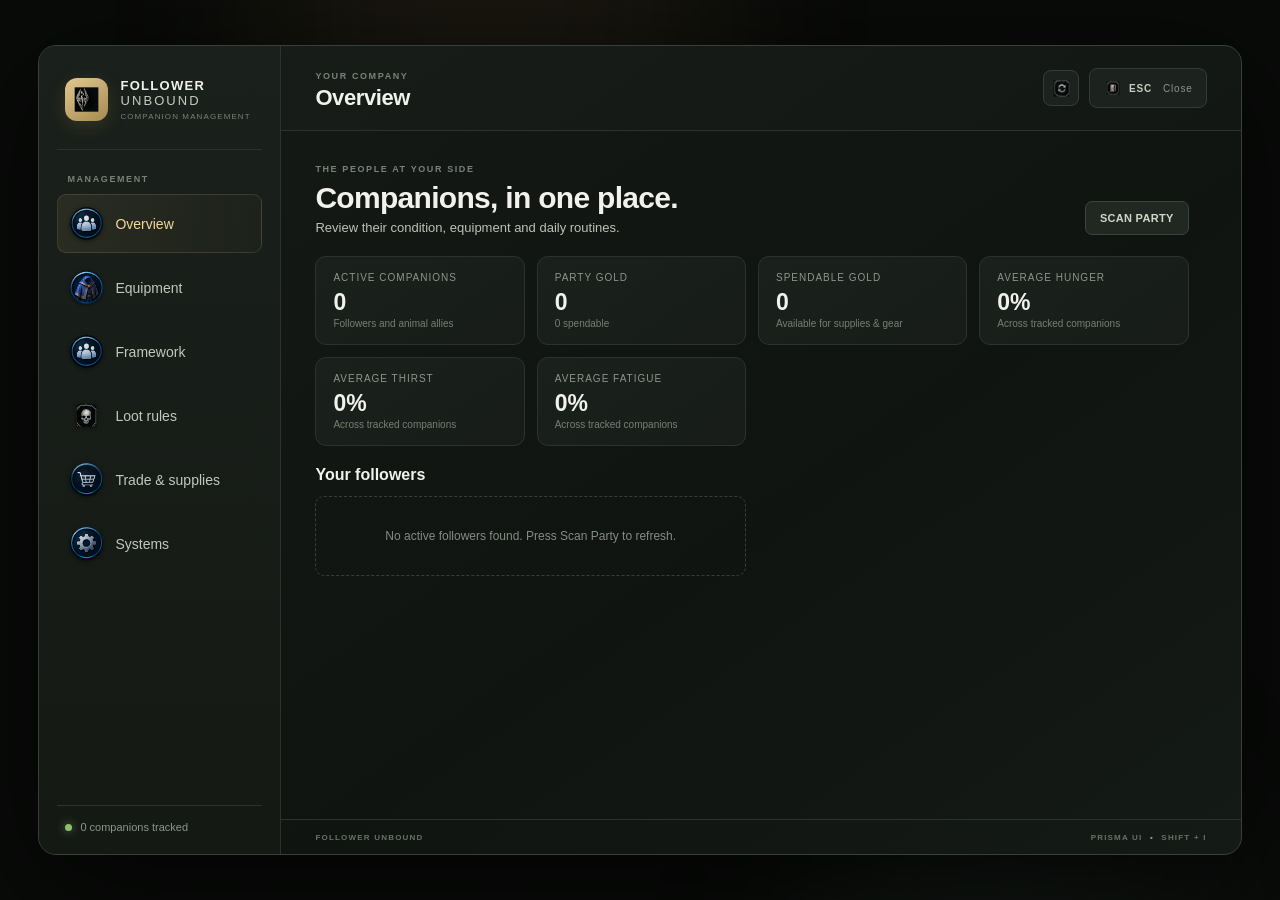
==== commit 7283dadb: "Add starter supplies & full needs, fix quest escorts, fix PrismaUI scroll jump, add catch-up telepor" ====
--- a/PrismaUI/views/FollowerUnbound/index.html
+++ b/PrismaUI/views/FollowerUnbound/index.html
@@ -13,6 +13,7 @@
       <nav id="navigation">
         <button class="nav-item active" data-page="overview"><img class="nav-icon" src="assets/icons/icon-followers.png" alt="">Overview</button>
         <button class="nav-item" data-page="equipment"><img class="nav-icon" src="assets/icons/icon-armor.png" alt="">Equipment</button>
+        <button class="nav-item" data-page="framework"><img class="nav-icon" src="assets/icons/icon-followers.png" alt="">Framework</button>
         <button class="nav-item" data-page="loot"><img class="nav-icon" src="assets/icons/icon-skull.png" alt="">Loot rules</button>
         <button class="nav-item" data-page="economy"><img class="nav-icon" src="assets/icons/icon-cart.png" alt="">Trade & supplies</button>
         <button class="nav-item" data-page="settings"><img class="nav-icon" src="assets/icons/icon-settings.png" alt="">Systems</button>
--- a/PrismaUI/views/FollowerUnbound/ui-polish.css
+++ b/PrismaUI/views/FollowerUnbound/ui-polish.css
@@ -226,7 +226,7 @@
 .equipment-toolbar .section-title{margin-bottom:7px}
 .equipment-toolbar .notice{max-width:880px;margin:0;font-size:12px;line-height:1.5;color:#b1bbae}
 .equipment-toolbar>[data-equip-selected]{align-self:start;justify-self:end;white-space:nowrap;margin:0}
-.equipment-gear-list{grid-template-columns:repeat(auto-fill,minmax(210px,240px));grid-auto-rows:min-content;align-content:start;justify-content:start;gap:13px;min-height:0;max-height:none;overflow-y:auto;overflow-x:hidden;padding:4px 10px 10px 2px}
+.equipment-gear-list{grid-template-columns:repeat(auto-fill,minmax(330px,1fr));grid-auto-rows:min-content;align-content:start;justify-content:start;gap:13px;min-height:0;max-height:none;overflow-y:auto;overflow-x:hidden;padding:4px 10px 10px 2px}
 @media(max-width:640px){.equipment-gear-list{grid-template-columns:repeat(auto-fill,minmax(150px,1fr));gap:9px}}
 
 .notification-actions{display:flex;gap:8px;margin-bottom:12px}
@@ -234,5 +234,29 @@
 .equip-prompt-header-row{display:flex;align-items:center;justify-content:space-between;gap:12px}
 .equip-prompt-slot-badge{display:inline-flex;align-items:center;padding:3px 10px;border-radius:999px;background:rgba(220,170,70,0.18);border:1px solid rgba(220,170,70,0.45);color:#ffd885;font-size:11px;font-weight:700;letter-spacing:0.08em;text-transform:uppercase}
 .slot-tag{background:rgba(255,255,255,0.08);border:1px solid rgba(255,255,255,0.18);color:#e2e8f0;font-size:10px;font-weight:600;padding:2px 7px;border-radius:4px;letter-spacing:0.04em}
-
-
+.follower-gold-foot{display:inline-flex;align-items:center;gap:5px;min-width:0;white-space:nowrap}
+.follower-gold-foot b{color:#f6d289;font-weight:700}
+.follower-gold-foot small{color:#a2ab9e;font-size:11px}
+.follower-gold-foot .gold-sub-detail{opacity:0.8;font-size:10px;color:#859182}
+
+/* Equipment cards grow with their contents so names, icons and controls stay inside. */
+.equipment-gear-list{grid-template-columns:repeat(auto-fill,minmax(min(100%,220px),1fr));grid-auto-rows:max-content;align-items:start;justify-content:stretch}
+.equipment-gear-list .gear-card{display:flex;flex-direction:column;align-items:stretch;justify-content:flex-start;aspect-ratio:auto;width:100%;min-width:0;min-height:0;height:auto;gap:9px;padding:14px;overflow:hidden}
+.equipment-gear-list .gear-name{display:flex;align-items:center;gap:8px;width:100%;min-width:0;padding:0 32px 0 0;overflow:hidden;font-size:14px;line-height:1.3}
+.equipment-gear-list .gear-name .item-icon{width:30px;height:30px;flex:0 0 30px;margin:0;overflow:hidden}
+.equipment-gear-list .gear-name>span:last-child{min-width:0;overflow-wrap:anywhere;word-break:normal;hyphens:auto}
+.equipment-gear-list .gear-meta,.equipment-gear-list .gear-state,.equipment-gear-list .tag{max-width:100%;overflow-wrap:anywhere}
+.equipment-gear-list .gear-card>div[style*="display:flex"]{width:100%;min-width:0;align-items:flex-start;flex-wrap:wrap}
+.equipment-gear-list .gear-card input[data-gear-select]{top:10px;right:10px;width:24px;height:24px}
+@media(max-width:640px){.equipment-gear-list{grid-template-columns:repeat(auto-fill,minmax(min(100%,165px),1fr));gap:9px}.equipment-gear-list .gear-card{padding:12px}.equipment-gear-list .gear-name{font-size:13px}}
+
+/* Keep the language control compact instead of letting its one-item panel stretch. */
+.settings-columns>.panel:first-child{grid-column:1/-1;display:flex;align-items:center;justify-content:space-between;gap:20px;padding:12px 16px;margin-bottom:0}
+.settings-columns>.panel:first-child .group-label{margin:0 0 3px}
+.settings-columns>.panel:first-child .toggle-grid{display:block;flex:0 0 auto}
+.settings-columns>.panel:first-child .toggle-row{min-width:min(340px,38vw);padding:0;border:0;background:transparent}
+.settings-columns>.panel:first-child .toggle-copy{font-size:11px;line-height:1.35}
+.settings-columns>.panel:first-child .select{width:150px;min-width:150px;height:36px;padding:4px 9px;font-size:12px}
+@media(max-width:640px){.settings-columns>.panel:first-child{align-items:stretch;flex-direction:column;gap:10px}.settings-columns>.panel:first-child .toggle-row{min-width:0}.settings-columns>.panel:first-child .select{width:100%}}
+
+
